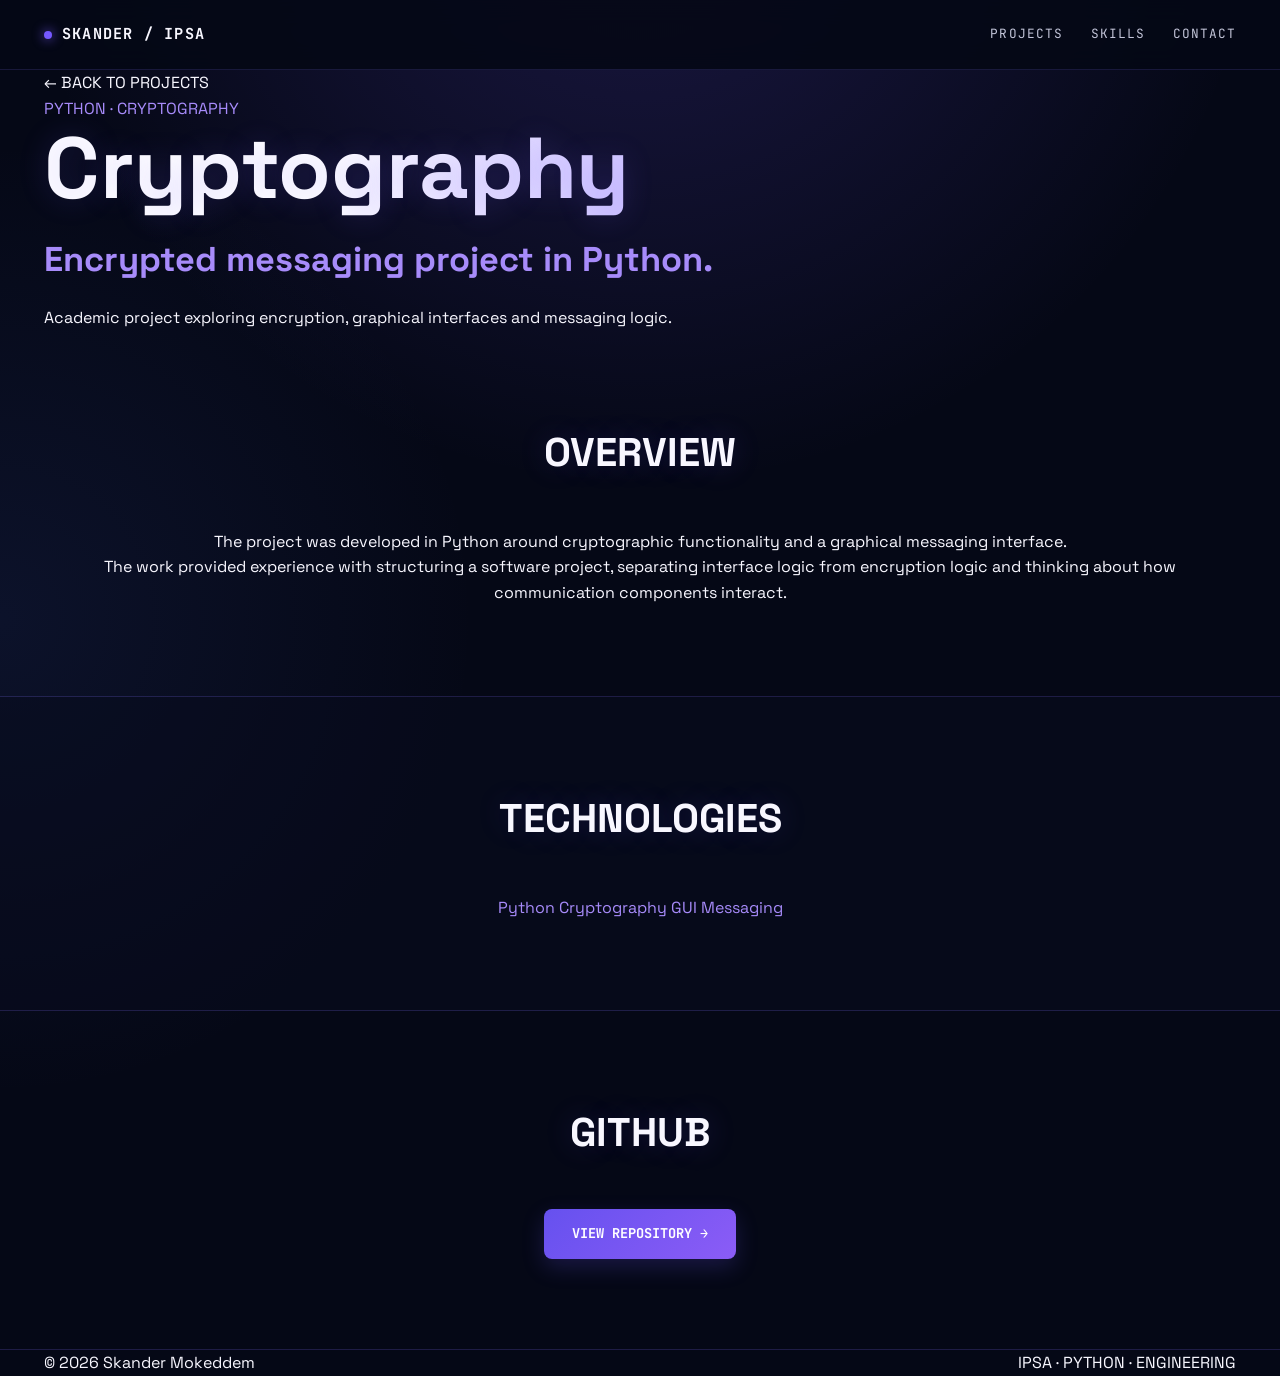
==== projects/cryptography.html @ be25d214 "PremierTest" ====
<!DOCTYPE html>

<html lang="en">

<head>

    <meta charset="UTF-8">

    <meta name="viewport" content="width=device-width, initial-scale=1.0">

    <title>
        Cryptography — Skander Mokeddem
    </title>

    <link rel="stylesheet" href="../global.css">

</head>


<body>


    <header class="header">

        <div class="container header__row">

            <a href="../index.html" class="header__brand">
            SKANDER / IPSA
        </a>

            <nav class="header__nav">

                <a href="../index.html#projects" class="header__link">
                PROJECTS
            </a>

                <a href="../index.html#skills" class="header__link">
                SKILLS
            </a>

                <a href="../index.html#contact" class="header__link">
                CONTACT
            </a>

            </nav>

        </div>

    </header>


    <main>

        <section class="pagehead">

            <div class="container">

                <a href="../index.html#projects" class="pagehead__back">
            ← BACK TO PROJECTS
        </a>

                <p class="state">
                    PYTHON · CRYPTOGRAPHY
                </p>

                <h1 class="hero__name">
                    Cryptography
                </h1>

                <p class="hero__title">
                    Encrypted messaging project in Python.
                </p>

                <p class="pagehead__sum">
                    Academic project exploring encryption, graphical interfaces and messaging logic.
                </p>

            </div>

        </section>


        <section class="sec">

            <div class="container">

                <div class="sec__head">

                    <h2>
                        OVERVIEW
                    </h2>

                </div>

                <div class="sec__body">

                    <p>
                        The project was developed in Python around cryptographic functionality and a graphical messaging interface.
                    </p>

                    <p>
                        The work provided experience with structuring a software project, separating interface logic from encryption logic and thinking about how communication components interact.
                    </p>

                </div>

            </div>

        </section>


        <section class="sec sec--board">

            <div class="container">

                <div class="sec__head">

                    <h2>
                        TECHNOLOGIES
                    </h2>

                </div>

                <div class="tags">

                    <span>Python</span>
                    <span>Cryptography</span>
                    <span>GUI</span>
                    <span>Messaging</span>

                </div>

            </div>

        </section>


        <section class="sec">

            <div class="container">

                <div class="sec__head">

                    <h2>
                        GITHUB
                    </h2>

                </div>

                <a href="https://github.com/ProdigeGamer/Projet-Cryptographie-Skander-and-Lilian" target="_blank" rel="noopener noreferrer" class="btn">
            VIEW REPOSITORY →
        </a>

            </div>

        </section>

    </main>


    <footer class="footer">

        <div class="container footer__row">

            <span>
            © 2026 Skander Mokeddem
        </span>

            <span>
            IPSA · PYTHON · ENGINEERING
        </span>

        </div>

    </footer>


</body>

</html>
---- global.css ----
/* =========================================================
   SKANDER MOKEDDEM — DARK CYBER-AEROSPACE WORKBENCH
   ========================================================= */

@import url('https://fonts.googleapis.com/css2?family=JetBrains+Mono:wght@400;500;700&family=Space+Grotesk:wght@500;600;700&display=swap');
:root {
    --bg-substrate: #080c14;
    --bg-panel: #0e1726;
    --bg-card: rgba(18, 28, 45, 0.7);
    --border-line: rgba(99, 102, 241, 0.2);
    --border-line-bright: rgba(0, 240, 255, 0.4);
    --accent-purple: #6366f1;
    --accent-cyan: #00f0ff;
    --accent-amber: #ffb703;
    --signal-green: #00e676;
    --text-primary: #f8fafc;
    --text-muted: #94a3b8;
    --font-head: 'Space Grotesk', -apple-system, sans-serif;
    --font-mono: 'JetBrains Mono', monospace;
    --max-width: 1240px;
    --header-height: 70px;
}

*,
*::before,
*::after {
    box-sizing: border-box;
    margin: 0;
    padding: 0;
}

html {
    scroll-behavior: smooth;
    background-color: var(--bg-substrate);
    color: var(--text-primary);
    font-family: var(--font-head);
}

body {
    min-height: 100vh;
    overflow-x: hidden;
    line-height: 1.6;
    background-image: radial-gradient(circle at 75% 15%, rgba(99, 102, 241, 0.12) 0%, transparent 45%), radial-gradient(circle at 20% 80%, rgba(0, 240, 255, 0.08) 0%, transparent 50%), linear-gradient(to right, rgba(255, 255, 255, 0.02) 1px, transparent 1px), linear-gradient(to bottom, rgba(255, 255, 255, 0.02) 1px, transparent 1px);
    background-size: 100% 100%, 100% 100%, 50px 50px, 50px 50px;
}

::selection {
    background: var(--accent-cyan);
    color: var(--bg-substrate);
}

a {
    color: inherit;
    text-decoration: none;
}


/* --- HEADER --- */

.header {
    position: sticky;
    top: 0;
    z-index: 100;
    height: var(--header-height);
    background: rgba(8, 12, 20, 0.85);
    backdrop-filter: blur(12px);
    border-bottom: 1px solid var(--border-line);
}

.header__inner {
    max-width: var(--max-width);
    margin: 0 auto;
    height: 100%;
    display: flex;
    align-items: center;
    justify-content: space-between;
    padding: 0 24px;
}

.header__brand {
    font-family: var(--font-mono);
    font-size: 0.95rem;
    font-weight: 700;
    color: var(--accent-cyan);
    display: flex;
    align-items: center;
    gap: 10px;
}

.header__brand::before {
    content: "";
    display: inline-block;
    width: 8px;
    height: 8px;
    background: var(--signal-green);
    border-radius: 50%;
    box-shadow: 0 0 10px var(--signal-green);
}

.header__nav {
    display: flex;
    gap: 28px;
}

.header__link {
    font-family: var(--font-mono);
    font-size: 0.8rem;
    color: var(--text-muted);
    text-transform: uppercase;
    letter-spacing: 0.08em;
    transition: color 0.2s ease;
}

.header__link:hover {
    color: var(--accent-cyan);
}

.btn-contact-nav {
    background: linear-gradient(135deg, var(--accent-purple), var(--accent-cyan));
    color: var(--bg-substrate);
    padding: 8px 18px;
    border-radius: 6px;
    font-weight: 700;
    font-size: 0.8rem;
    font-family: var(--font-mono);
    transition: transform 0.2s ease, box-shadow 0.2s ease;
}

.btn-contact-nav:hover {
    transform: translateY(-2px);
    box-shadow: 0 0 15px rgba(0, 240, 255, 0.4);
}


/* --- LAYOUT UTILS --- */

.container {
    max-width: var(--max-width);
    margin: 0 auto;
    padding: 0 24px;
}

.sec {
    padding: 90px 0;
    border-bottom: 1px solid var(--border-line);
}

.sec__title {
    font-size: 2.2rem;
    font-weight: 700;
    margin-bottom: 8px;
    display: flex;
    align-items: center;
    gap: 12px;
}

.sec__title-tag {
    font-family: var(--font-mono);
    font-size: 0.8rem;
    color: var(--accent-cyan);
    background: rgba(0, 240, 255, 0.08);
    padding: 4px 10px;
    border-radius: 4px;
    border: 1px solid var(--border-line-bright);
}

.sec__subtitle {
    color: var(--text-muted);
    margin-bottom: 48px;
    max-width: 650px;
    font-size: 1.05rem;
}


/* --- HERO SECTION --- */

.hero {
    padding: 80px 0 100px;
    display: grid;
    grid-template-columns: 1.1fr 0.9fr;
    gap: 48px;
    align-items: center;
}

.hero__badge {
    display: inline-flex;
    align-items: center;
    gap: 8px;
    font-family: var(--font-mono);
    font-size: 0.8rem;
    color: var(--accent-cyan);
    background: rgba(99, 102, 241, 0.1);
    border: 1px solid var(--border-line-bright);
    padding: 6px 14px;
    border-radius: 20px;
    margin-bottom: 24px;
}

.hero__name {
    font-size: 3.8rem;
    line-height: 1.1;
    font-weight: 700;
    margin-bottom: 16px;
    background: linear-gradient(to right, #ffffff, var(--text-muted));
    background-clip: text;
    -webkit-background-clip: text;
    -webkit-text-fill-color: transparent;
}

.hero__headline {
    font-size: 1.6rem;
    color: var(--accent-cyan);
    margin-bottom: 20px;
    font-weight: 600;
}

.hero__bio {
    color: var(--text-muted);
    font-size: 1.1rem;
    margin-bottom: 36px;
    line-height: 1.7;
}

.hero__cta-group {
    display: flex;
    gap: 16px;
}

.btn {
    display: inline-flex;
    align-items: center;
    gap: 10px;
    font-family: var(--font-mono);
    font-size: 0.85rem;
    font-weight: 700;
    padding: 14px 28px;
    border-radius: 8px;
    background: linear-gradient(135deg, var(--accent-purple), var(--accent-cyan));
    color: #080c14;
    cursor: pointer;
    transition: all 0.2s ease;
    border: none;
}

.btn:hover {
    box-shadow: 0 0 20px rgba(0, 240, 255, 0.4);
    transform: translateY(-2px);
}

.btn--outline {
    background: transparent;
    color: var(--text-primary);
    border: 1px solid var(--border-line-bright);
}

.btn--outline:hover {
    border-color: var(--accent-cyan);
    color: var(--accent-cyan);
    box-shadow: 0 0 15px rgba(0, 240, 255, 0.2);
}


/* --- TELEMETRY / HERO AVATAR CARD --- */

.hero-card {
    background: var(--bg-card);
    border: 1px solid var(--border-line-bright);
    border-radius: 16px;
    padding: 24px;
    position: relative;
    box-shadow: 0 20px 40px rgba(0, 0, 0, 0.5);
    backdrop-filter: blur(10px);
}

.hero-card__profile {
    position: relative;
    width: 100%;
    height: 260px;
    border-radius: 12px;
    overflow: hidden;
    margin-bottom: 20px;
    background: radial-gradient(circle at center, rgba(99, 102, 241, 0.3), var(--bg-panel));
    display: flex;
    align-items: center;
    justify-content: center;
}

.hero-card__profile img {
    width: 100%;
    height: 100%;
    object-fit: cover;
}

#oscilloscope {
    width: 100%;
    height: 140px;
    background: #05080f;
    border: 1px solid var(--border-line);
    border-radius: 8px;
    margin-bottom: 16px;
}

.telemetry-grid {
    display: grid;
    grid-template-columns: 1fr 1fr;
    gap: 12px;
    font-family: var(--font-mono);
    font-size: 0.75rem;
}

.telemetry-item {
    background: rgba(0, 0, 0, 0.3);
    padding: 10px 14px;
    border-radius: 6px;
    border: 1px solid var(--border-line);
}

.telemetry-item__label {
    color: var(--text-muted);
    display: block;
    margin-bottom: 2px;
}

.telemetry-item__val {
    color: var(--accent-amber);
    font-size: 0.9rem;
    font-weight: 700;
}


/* --- PROJECT CARDS --- */

.projects-grid {
    display: grid;
    grid-template-columns: repeat(auto-fit, minmax(350px, 1fr));
    gap: 28px;
}

.project-card {
    background: var(--bg-card);
    border: 1px solid var(--border-line);
    border-radius: 12px;
    padding: 32px;
    display: flex;
    flex-direction: column;
    justify-content: space-between;
    transition: all 0.3s ease;
}

.project-card:hover {
    border-color: var(--accent-cyan);
    transform: translateY(-6px);
    box-shadow: 0 10px 30px rgba(0, 240, 255, 0.15);
}

.project-card__tag {
    font-family: var(--font-mono);
    font-size: 0.75rem;
    color: var(--accent-cyan);
    text-transform: uppercase;
    margin-bottom: 12px;
}

.project-card__title {
    font-size: 1.6rem;
    margin-bottom: 12px;
}

.project-card__desc {
    color: var(--text-muted);
    font-size: 0.95rem;
    margin-bottom: 24px;
    line-height: 1.6;
}

.project-card__techs {
    display: flex;
    flex-wrap: wrap;
    gap: 8px;
    margin-bottom: 24px;
}

.tech-chip {
    font-family: var(--font-mono);
    font-size: 0.7rem;
    background: rgba(99, 102, 241, 0.1);
    padding: 4px 10px;
    border-radius: 4px;
    border: 1px solid var(--border-line);
    color: var(--accent-cyan);
}


/* --- RESPONSIVE MOBILE --- */

@media (max-width: 900px) {
    .hero {
        grid-template-columns: 1fr;
        padding: 40px 0;
    }
    .hero__name {
        font-size: 2.8rem;
    }
    .header__nav {
        display: none;
    }
}


/* =========================================================
   PORTFOLIO THEME — PURPLE / MIDNIGHT BLUE
   ========================================================= */

:root {
    --bg-substrate: #050816;
    --bg-panel: #0b1024;
    --bg-card: rgba(13, 19, 43, 0.88);
    --border-line: rgba(132, 112, 255, 0.2);
    --border-line-bright: rgba(126, 101, 255, 0.65);
    --accent-purple: #7558ff;
    --accent-cyan: #a78bfa;
    --accent-amber: #c4b5fd;
    --signal-green: #38e8a5;
    --text-primary: #f8f7ff;
    --text-muted: #a7abc4;
}

body {
    background-color: var(--bg-substrate);
    background-image: radial-gradient(circle at 50% -10%, rgba(117, 88, 255, 0.2), transparent 38%), radial-gradient(circle at 0% 45%, rgba(63, 91, 190, 0.12), transparent 32%);
}

.draftbar {
    padding: 7px 24px;
    background: #080b19;
    color: var(--accent-cyan);
    border-bottom: 1px solid var(--border-line);
    font-family: var(--font-mono);
    font-size: 0.68rem;
    letter-spacing: 0.12em;
    text-align: center;
}

.header {
    background: rgba(5, 8, 22, 0.9);
    border-bottom-color: rgba(132, 112, 255, 0.16);
}

.header__row,
.footer__row {
    max-width: var(--max-width);
    margin: 0 auto;
    min-height: 100%;
    display: flex;
    align-items: center;
    justify-content: space-between;
    padding: 0 24px;
}

.header__brand {
    color: var(--text-primary);
    letter-spacing: 0.08em;
}

.header__brand::before {
    background: var(--accent-purple);
    box-shadow: 0 0 12px var(--accent-purple);
}

.header__link {
    color: #c2c4d8;
}

.header__link:hover,
.header__link:focus-visible {
    color: var(--accent-cyan);
}

.hero,
.sec {
    display: block;
    text-align: center;
}

.hero {
    padding: 100px 0 84px;
}

.hero__grid {
    display: grid;
    grid-template-columns: minmax(0, 1.3fr) minmax(280px, 0.7fr);
    align-items: center;
    gap: 64px;
}

.hero__grid>div:first-child {
    display: flex;
    flex-direction: column;
    align-items: center;
}

.state,
.hero__avail,
.sys,
.feature,
.bom,
.skills,
.path,
.contact,
.personal__grid,
.entry,
.want {
    text-align: left;
}

.hero__name {
    font-size: clamp(3rem, 7vw, 5.4rem);
    background: linear-gradient(100deg, #ffffff 25%, #9b85ff 75%);
    background-clip: text;
    -webkit-background-clip: text;
}

.hero__title {
    color: var(--accent-cyan);
    font-size: clamp(1.45rem, 3vw, 2.15rem);
    font-weight: 700;
    margin-bottom: 18px;
}

.hero__intro {
    max-width: 680px;
    color: var(--text-muted);
    font-size: 1.05rem;
    line-height: 1.8;
}

.hero__intro strong {
    color: var(--text-primary);
}

.hero__cta,
.hero__links {
    display: flex;
    justify-content: center;
    flex-wrap: wrap;
    gap: 14px;
}

.hero__cta {
    margin-top: 30px;
}

.hero__links {
    margin-top: 20px;
    color: var(--accent-cyan);
    font: 700 0.75rem var(--font-mono);
    letter-spacing: 0.08em;
}

.hero__avail {
    padding: 24px;
    background: linear-gradient(145deg, rgba(27, 22, 70, 0.9), rgba(10, 14, 34, 0.88));
    border: 1px solid var(--border-line-bright);
    border-radius: 16px;
    box-shadow: 0 20px 60px rgba(47, 31, 145, 0.2);
}

.hero__avail-row {
    display: flex;
    justify-content: space-between;
    gap: 18px;
    padding: 14px 0;
    border-bottom: 1px solid var(--border-line);
    font: 0.72rem var(--font-mono);
}

.hero__avail-row:last-child {
    border-bottom: 0;
}

.hero__avail-row span:last-child {
    color: var(--accent-cyan);
    text-align: right;
}

.sec__head {
    display: flex;
    flex-direction: column;
    align-items: center;
    text-align: center;
    margin-bottom: 44px;
}

.sec__head h2 {
    color: var(--text-primary);
    font-size: clamp(1.8rem, 4vw, 2.5rem);
}

.sec__sub {
    max-width: 680px;
    color: var(--text-muted);
}

.sec--board,
.board {
    background: rgba(8, 12, 30, 0.55);
}

.btn,
.btn-contact-nav {
    background: linear-gradient(135deg, #6651ef, #8b5cf6);
    color: #fff;
    box-shadow: 0 8px 22px rgba(101, 81, 239, 0.22);
}

.btn--ghost,
.btn--outline {
    background: transparent;
    border: 1px solid rgba(167, 139, 250, 0.7);
}

.btn:hover,
.btn-contact-nav:hover {
    box-shadow: 0 0 24px rgba(117, 88, 255, 0.55);
}

.feature,
.skills__group,
.path__item,
.contact__profile,
.contact__list,
.entry,
.want__block {
    background: var(--bg-card);
    border-color: var(--border-line);
    border-radius: 14px;
}

.feature__title,
.project-card__title,
.skills__group h3,
.path__title,
.bom__title {
    color: var(--text-primary);
}

.feature__title,
.sec__head h2,
.hero__name {
    text-shadow: 0 0 30px rgba(117, 88, 255, 0.2);
}

.tags span,
.tech-chip,
.state,
.sys__node,
.skills__meta {
    color: var(--accent-cyan);
    border-color: var(--border-line-bright);
}

.rover-sim {
    margin-top: 30px;
    background: #080d20;
    border-color: var(--border-line-bright);
    border-radius: 16px;
    box-shadow: 0 18px 50px rgba(40, 25, 125, 0.18);
}

.rover-media {
    position: relative;
    isolation: isolate;
    overflow: hidden;
    margin-top: 30px;
    padding: 42px 28px 30px;
    border: 1px solid var(--border-line-bright);
    border-radius: 16px;
    background: #080d20;
}

.rover-media__background,
.rover-media__overlay {
    position: absolute;
    inset: -24px;
    width: calc(100% + 48px);
    height: calc(100% + 48px);
}

.rover-media__background {
    z-index: -2;
    object-fit: cover;
    filter: blur(16px) saturate(0.75);
    opacity: 0.36;
}

.rover-media__overlay {
    z-index: -1;
    background: rgba(5, 8, 22, 0.72);
}

.rover-media__content {
    position: relative;
    z-index: 1;
}

.rover-media__heading {
    max-width: 620px;
    margin: 0 auto 28px;
    text-align: center;
}

.rover-media__heading h3 {
    margin: 10px 0 6px;
    color: var(--text-primary);
    font-size: clamp(1.5rem, 3vw, 2.2rem);
}

.rover-media__heading p {
    color: var(--text-muted);
}

.rover-media__grid {
    display: grid;
    grid-template-columns: repeat(3, minmax(0, 1fr));
    align-items: stretch;
    gap: 18px;
    max-width: 1060px;
    margin: 0 auto;
}

.rover-media__item {
    min-width: 0;
    overflow: hidden;
    margin: 0;
    border: 1px solid rgba(167, 139, 250, 0.55);
    border-radius: 12px;
    background: rgba(5, 8, 22, 0.78);
    box-shadow: 0 12px 30px rgba(0, 0, 0, 0.3);
}

.rover-media__item img,
.rover-media__item video {
    display: block;
    width: 100%;
    aspect-ratio: 4 / 3;
    object-fit: cover;
    background: #050816;
}

.rover-media__item video {
    height: 100%;
}

.rover-media__item figcaption {
    padding: 10px 12px;
    color: var(--accent-cyan);
    font: 0.7rem var(--font-mono);
    letter-spacing: 0.06em;
    text-transform: uppercase;
}

.rover-sim__title,
.metric-card__val {
    color: var(--accent-cyan);
}

.sim-btn {
    background: rgba(117, 88, 255, 0.16);
    color: var(--text-primary);
    border-color: var(--border-line-bright);
}

.sim-btn:hover,
.sim-btn--reset {
    background: var(--accent-purple);
    color: #fff;
}

@media (max-width: 900px) {
    .hero__grid {
        grid-template-columns: 1fr;
        gap: 36px;
    }
    .header__row {
        justify-content: center;
    }
    .header__brand {
        display: none;
    }
    .header__nav {
        display: flex;
        gap: 14px;
        flex-wrap: wrap;
        justify-content: center;
    }
}

@media (max-width: 560px) {
    .header__nav {
        display: none;
    }
    .hero {
        padding-top: 64px;
    }
    .hero__avail-row {
        flex-direction: column;
        gap: 4px;
    }
    .hero__avail-row span:last-child {
        text-align: left;
    }
    .rover-media {
        padding: 30px 14px 18px;
    }
    .rover-media__grid {
        grid-template-columns: 1fr;
        max-width: 420px;
    }
}
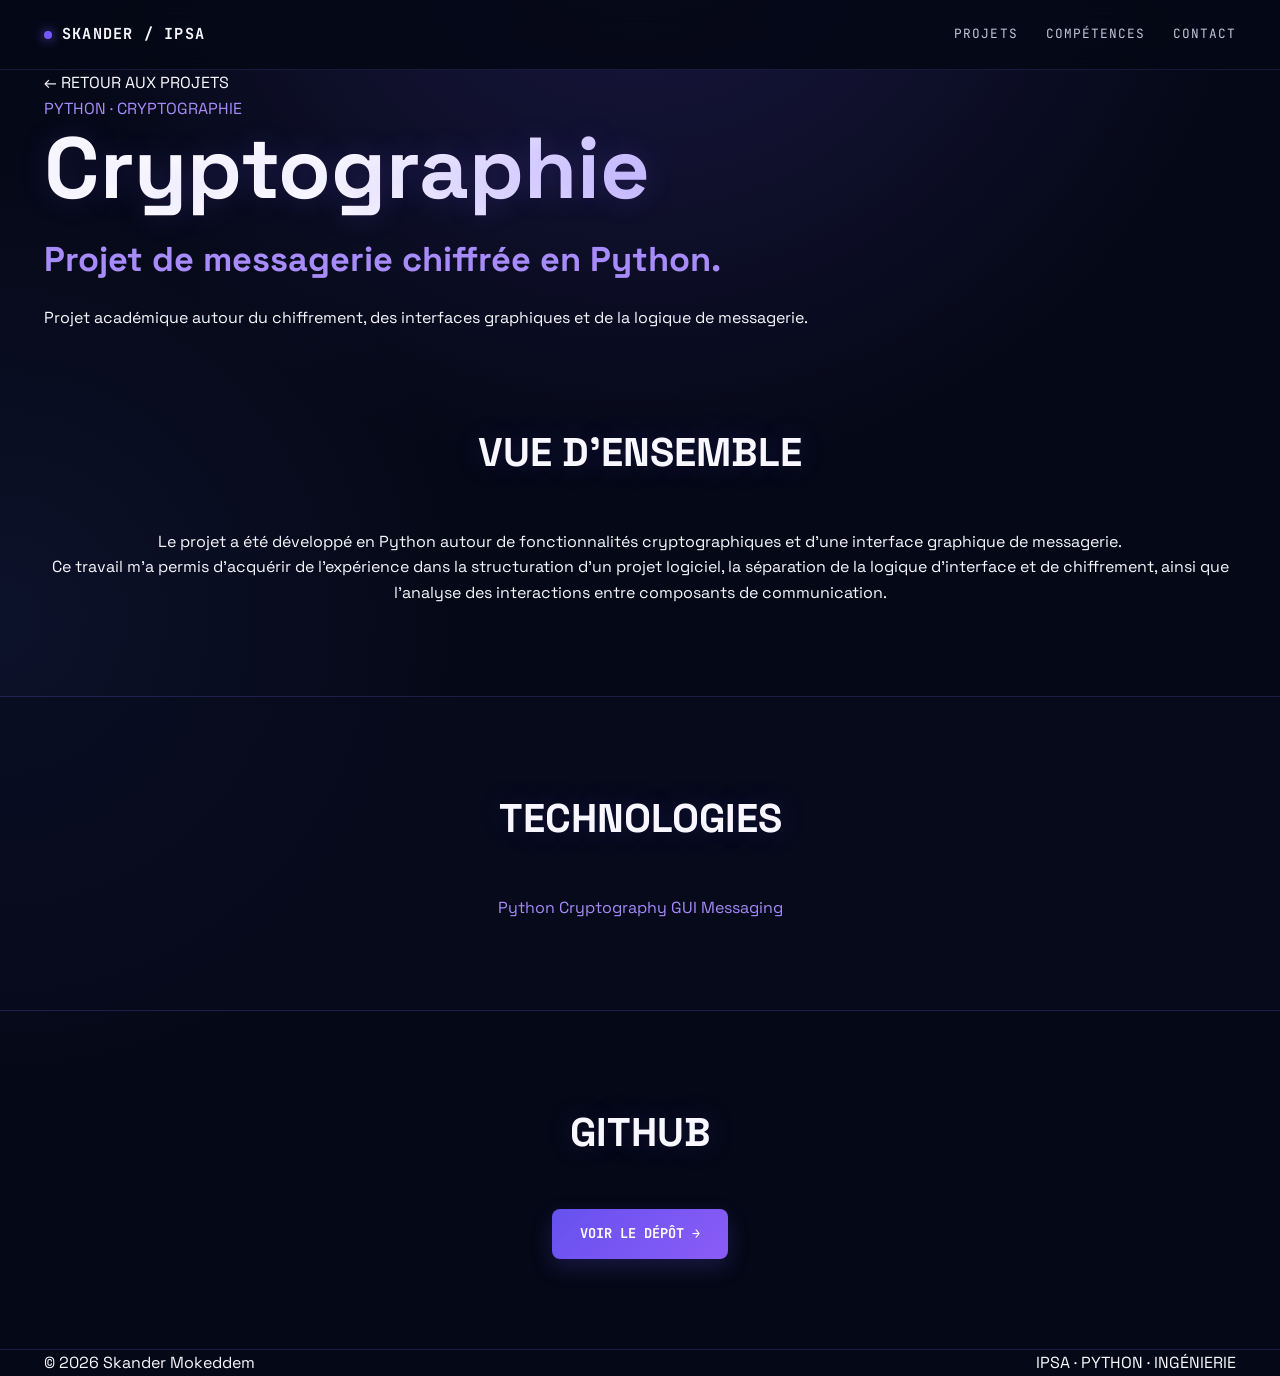
==== commit 4b1594c1: "changement" ====
--- a/projects/cryptography.html
+++ b/projects/cryptography.html
@@ -1,6 +1,6 @@
 <!DOCTYPE html>
 
-<html lang="en">
+<html lang="fr">
 
 <head>
 
@@ -9,7 +9,7 @@
     <meta name="viewport" content="width=device-width, initial-scale=1.0">
 
     <title>
-        Cryptography — Skander Mokeddem
+        Cryptographie — Skander Mokeddem
     </title>
 
     <link rel="stylesheet" href="../global.css">
@@ -31,11 +31,11 @@
             <nav class="header__nav">
 
                 <a href="../index.html#projects" class="header__link">
-                PROJECTS
+                PROJETS
             </a>
 
                 <a href="../index.html#skills" class="header__link">
-                SKILLS
+                COMPÉTENCES
             </a>
 
                 <a href="../index.html#contact" class="header__link">
@@ -56,23 +56,23 @@
             <div class="container">
 
                 <a href="../index.html#projects" class="pagehead__back">
-            ← BACK TO PROJECTS
+            ← RETOUR AUX PROJETS
         </a>
 
                 <p class="state">
-                    PYTHON · CRYPTOGRAPHY
+                    PYTHON · CRYPTOGRAPHIE
                 </p>
 
                 <h1 class="hero__name">
-                    Cryptography
+                    Cryptographie
                 </h1>
 
                 <p class="hero__title">
-                    Encrypted messaging project in Python.
+                    Projet de messagerie chiffrée en Python.
                 </p>
 
                 <p class="pagehead__sum">
-                    Academic project exploring encryption, graphical interfaces and messaging logic.
+                    Projet académique autour du chiffrement, des interfaces graphiques et de la logique de messagerie.
                 </p>
 
             </div>
@@ -87,7 +87,7 @@
                 <div class="sec__head">
 
                     <h2>
-                        OVERVIEW
+                        VUE D'ENSEMBLE
                     </h2>
 
                 </div>
@@ -95,11 +95,11 @@
                 <div class="sec__body">
 
                     <p>
-                        The project was developed in Python around cryptographic functionality and a graphical messaging interface.
+                        Le projet a été développé en Python autour de fonctionnalités cryptographiques et d'une interface graphique de messagerie.
                     </p>
 
                     <p>
-                        The work provided experience with structuring a software project, separating interface logic from encryption logic and thinking about how communication components interact.
+                        Ce travail m'a permis d'acquérir de l'expérience dans la structuration d'un projet logiciel, la séparation de la logique d'interface et de chiffrement, ainsi que l'analyse des interactions entre composants de communication.
                     </p>
 
                 </div>
@@ -148,7 +148,7 @@
                 </div>
 
                 <a href="https://github.com/ProdigeGamer/Projet-Cryptographie-Skander-and-Lilian" target="_blank" rel="noopener noreferrer" class="btn">
-            VIEW REPOSITORY →
+            VOIR LE DÉPÔT →
         </a>
 
             </div>
@@ -167,7 +167,7 @@
         </span>
 
             <span>
-            IPSA · PYTHON · ENGINEERING
+            IPSA · PYTHON · INGÉNIERIE
         </span>
 
         </div>
